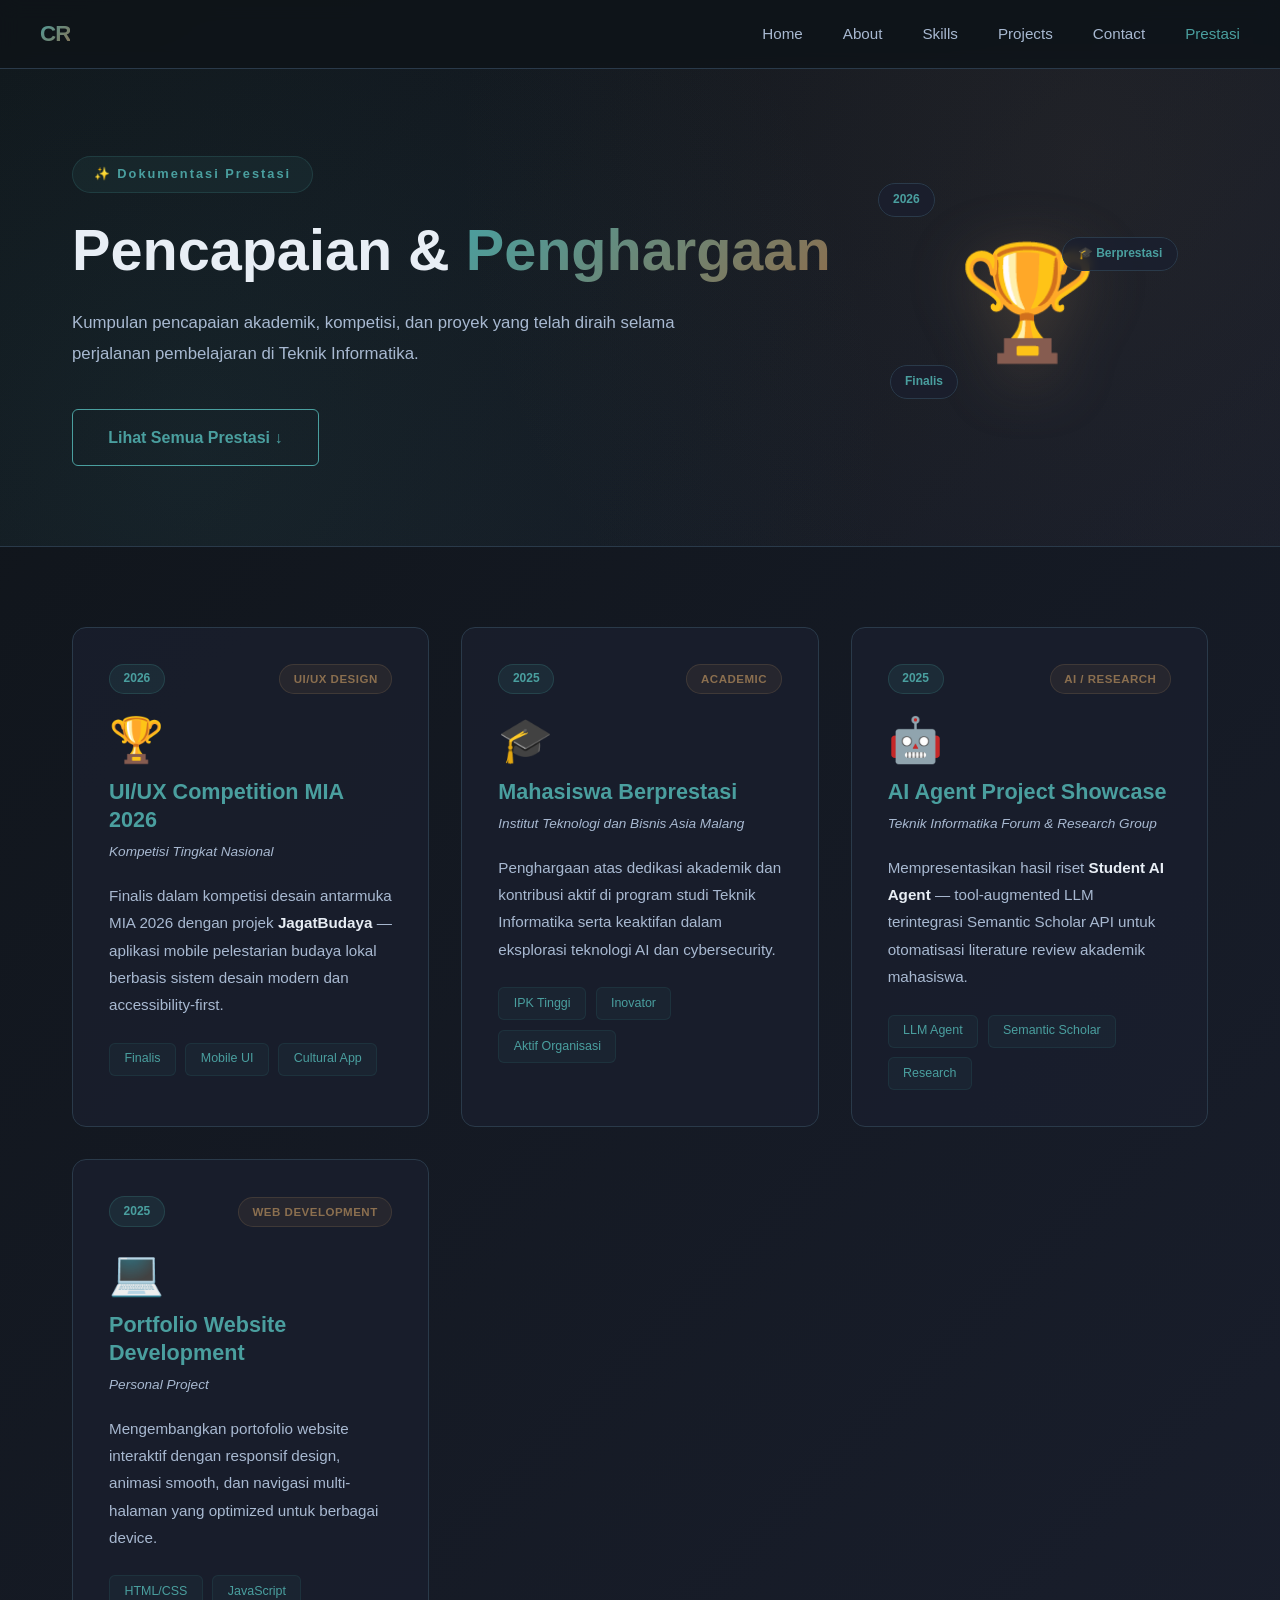
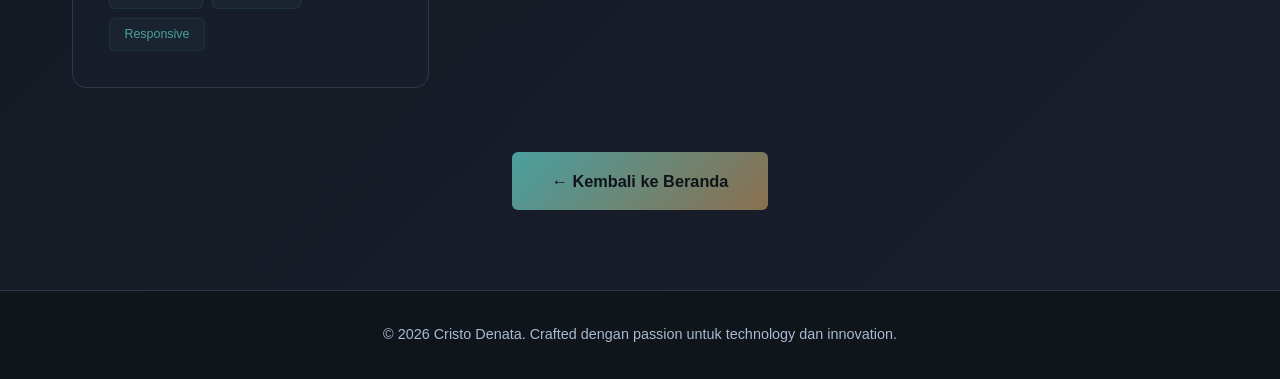
==== achievements.html @ 56e8436b "Menambahkan navbar atau fitur prestasi" ====
<!DOCTYPE html>
<html lang="id">
<head>
    <meta charset="UTF-8">
    <meta name="viewport" content="width=device-width, initial-scale=1.0">
    <title>Prestasi & Pencapaian - Cristo Denata</title>
    <link rel="stylesheet" href="style.css">
</head>
<body class="achievements-page">
    <!-- Navigasi -->
    <nav class="navbar">
        <div class="nav-container">
            <div class="logo"><a href="index.html" style="text-decoration: none; color: inherit;">CR</a></div>
            <ul class="nav-links">
                <li><a href="index.html" class="nav-link">Home</a></li>
                <li><a href="index.html#about" class="nav-link">About</a></li>
                <li><a href="index.html#skills" class="nav-link">Skills</a></li>
                <li><a href="index.html#projects" class="nav-link">Projects</a></li>
                <li><a href="index.html#contact" class="nav-link">Contact</a></li>
                <li><a href="achievements.html" class="nav-link active">Prestasi</a></li>
            </ul>
        </div>
    </nav>

    <!-- Hero Header -->
    <section class="achievements-hero">
        <div class="container">
            <div class="hero-content">
                <span class="page-label">✨ Dokumentasi Prestasi</span>
                <h1>Pencapaian & <span class="gradient-text">Penghargaan</span></h1>
                <p>Kumpulan pencapaian akademik, kompetisi, dan proyek yang telah diraih selama perjalanan pembelajaran di Teknik Informatika.</p>
                <a href="#achievements-list" class="btn btn-secondary">Lihat Semua Prestasi ↓</a>
            </div>
            <div class="hero-visual">
                <div class="trophy-icon">🏆</div>
                <div class="floating-badge badge-1">2026</div>
                <div class="floating-badge badge-2">Finalis</div>
                <div class="floating-badge badge-3">🎓 Berprestasi</div>
            </div>
        </div>
    </section>

    <!-- Achievements List -->
    <section class="achievements-list" id="achievements-list">
        <div class="container">
            <div class="achievements-grid">
                
                <article class="achievement-card">
                    <div class="card-top">
                        <div class="card-badge">2026</div>
                        <div class="card-category">UI/UX Design</div>
                    </div>
                    <div class="card-icon">🏆</div>
                    <h2>UI/UX Competition MIA 2026</h2>
                    <p class="card-org">Kompetisi Tingkat Nasional</p>
                    <p class="card-desc">
                        Finalis dalam kompetisi desain antarmuka MIA 2026 dengan projek <strong>JagatBudaya</strong> — aplikasi mobile pelestarian budaya lokal berbasis sistem desain modern dan accessibility-first.
                    </p>
                    <div class="card-tags">
                        <span>Finalis</span>
                        <span>Mobile UI</span>
                        <span>Cultural App</span>
                    </div>
                </article>

                <article class="achievement-card">
                    <div class="card-top">
                        <div class="card-badge">2025</div>
                        <div class="card-category">Academic</div>
                    </div>
                    <div class="card-icon">🎓</div>
                    <h2>Mahasiswa Berprestasi</h2>
                    <p class="card-org">Institut Teknologi dan Bisnis Asia Malang</p>
                    <p class="card-desc">
                        Penghargaan atas dedikasi akademik dan kontribusi aktif di program studi Teknik Informatika serta keaktifan dalam eksplorasi teknologi AI dan cybersecurity.
                    </p>
                    <div class="card-tags">
                        <span>IPK Tinggi</span>
                        <span>Inovator</span>
                        <span>Aktif Organisasi</span>
                    </div>
                </article>

                <article class="achievement-card">
                    <div class="card-top">
                        <div class="card-badge">2025</div>
                        <div class="card-category">AI / Research</div>
                    </div>
                    <div class="card-icon">🤖</div>
                    <h2>AI Agent Project Showcase</h2>
                    <p class="card-org">Teknik Informatika Forum & Research Group</p>
                    <p class="card-desc">
                        Mempresentasikan hasil riset <strong>Student AI Agent</strong> — tool-augmented LLM terintegrasi Semantic Scholar API untuk otomatisasi literature review akademik mahasiswa.
                    </p>
                    <div class="card-tags">
                        <span>LLM Agent</span>
                        <span>Semantic Scholar</span>
                        <span>Research</span>
                    </div>
                </article>

                <article class="achievement-card">
                    <div class="card-top">
                        <div class="card-badge">2025</div>
                        <div class="card-category">Web Development</div>
                    </div>
                    <div class="card-icon">💻</div>
                    <h2>Portfolio Website Development</h2>
                    <p class="card-org">Personal Project</p>
                    <p class="card-desc">
                        Mengembangkan portofolio website interaktif dengan responsif design, animasi smooth, dan navigasi multi-halaman yang optimized untuk berbagai device.
                    </p>
                    <div class="card-tags">
                        <span>HTML/CSS</span>
                        <span>JavaScript</span>
                        <span>Responsive</span>
                    </div>
                </article>

            </div>

            <div class="back-home">
                <a href="index.html" class="btn btn-primary">← Kembali ke Beranda</a>
            </div>
        </div>
    </section>

    <!-- Footer -->
    <footer class="footer">
        <p>&copy; 2026 Cristo Denata. Crafted dengan passion untuk technology dan innovation.</p>
    </footer>
</body>
</html>
---- style.css ----
* {
    margin: 0;
    padding: 0;
    box-sizing: border-box;
}

:root {
    --primary: #0f1419;
    --secondary: #1a1f2e;
    --accent: #3a7f7f;
    --accent-light: #4a9f9f;
    --accent-alt: #8b6f4f;
    --text: #e8eef5;
    --text-muted: #a8b9d1;
    --border: #2a3a4a;
    --bg-gradient: linear-gradient(135deg, #0f1419 0%, #1a1f2e 100%);
}

html {
    scroll-behavior: smooth;
}

body {
    font-family: -apple-system, BlinkMacSystemFont, 'Segoe UI', Roboto, Oxygen, Ubuntu, Cantarell, sans-serif;
    background: var(--bg-gradient);
    color: var(--text);
    line-height: 1.6;
    overflow-x: hidden;
}

/* Navigation */
.navbar {
    position: fixed;
    top: 0;
    width: 100%;
    z-index: 1000;
    background: rgba(15, 20, 25, 0.85);
    backdrop-filter: blur(10px);
    border-bottom: 1px solid var(--border);
    padding: 1rem 2rem;
}

.nav-container {
    max-width: 1200px;
    margin: 0 auto;
    display: flex;
    justify-content: space-between;
    align-items: center;
}

.logo {
    font-size: 1.4rem;
    font-weight: 800;
    background: linear-gradient(135deg, var(--accent-light), var(--accent-alt));
    -webkit-background-clip: text;
    -webkit-text-fill-color: transparent;
    background-clip: text;
    letter-spacing: -1px;
}

.nav-links {
    display: flex;
    gap: 2.5rem;
    list-style: none;
}

.nav-link {
    color: var(--text-muted);
    text-decoration: none;
    font-size: 0.95rem;
    font-weight: 500;
    transition: all 0.3s ease;
    position: relative;
}

.nav-link:hover,
.nav-link.active {
    color: var(--accent-light);
}

.nav-link::after {
    content: '';
    position: absolute;
    bottom: -5px;
    left: 0;
    width: 0;
    height: 2px;
    background: var(--accent-light);
    transition: width 0.3s ease;
}

.nav-link:hover::after {
    width: 100%;
}

/* Hero Section */
.hero {
    margin-top: 60px;
    min-height: 100vh;
    display: flex;
    flex-direction: column;
    align-items: center;
    justify-content: center;
    padding: 4rem 2rem;
    position: relative;
    overflow: hidden;
}

.hero::before {
    content: '';
    position: absolute;
    top: -40%;
    right: -10%;
    width: 700px;
    height: 700px;
    background: radial-gradient(circle, rgba(58, 127, 127, 0.08) 0%, transparent 70%);
    border-radius: 50%;
    animation: float 25s infinite ease-in-out;
}

.hero::after {
    content: '';
    position: absolute;
    bottom: -20%;
    left: -15%;
    width: 600px;
    height: 600px;
    background: radial-gradient(circle, rgba(139, 111, 79, 0.05) 0%, transparent 70%);
    border-radius: 50%;
    animation: float 30s infinite ease-in-out reverse;
}

@keyframes float {
    0%, 100% { transform: translateY(0px); }
    50% { transform: translateY(30px); }
}

/* New Animations */
@keyframes slideInUp {
    from {
        opacity: 0;
        transform: translateY(30px);
    }
    to {
        opacity: 1;
        transform: translateY(0);
    }
}

@keyframes slideInDown {
    from {
        opacity: 0;
        transform: translateY(-30px);
    }
    to {
        opacity: 1;
        transform: translateY(0);
    }
}

@keyframes slideInLeft {
    from {
        opacity: 0;
        transform: translateX(-30px);
    }
    to {
        opacity: 1;
        transform: translateX(0);
    }
}

@keyframes slideInRight {
    from {
        opacity: 0;
        transform: translateX(30px);
    }
    to {
        opacity: 1;
        transform: translateX(0);
    }
}

@keyframes pulse {
    0%, 100% {
        opacity: 1;
    }
    50% {
        opacity: 0.5;
    }
}

@keyframes glow {
    0%, 100% {
        box-shadow: 0 0 10px rgba(58, 127, 127, 0.3);
    }
    50% {
        box-shadow: 0 0 25px rgba(58, 127, 127, 0.6);
    }
}

@keyframes rotate {
    from {
        transform: rotate(0deg);
    }
    to {
        transform: rotate(360deg);
    }
}

@keyframes shimmer {
    0% {
        background-position: -1000px 0;
    }
    100% {
        background-position: 1000px 0;
    }
}

@keyframes flicker {
    0%, 19%, 21%, 23%, 25%, 54%, 56%, 100% {
        text-shadow: 0 0 10px rgba(74, 159, 159, 0.5);
    }
    20%, 24%, 55% {
        text-shadow: none;
    }
}

@keyframes scaleUp {
    from {
        transform: scale(0.8);
        opacity: 0;
    }
    to {
        transform: scale(1);
        opacity: 1;
    }
}

@keyframes moveX {
    0%, 100% {
        transform: translateX(0);
    }
    50% {
        transform: translateX(10px);
    }
}

.hero-content {
    position: relative;
    z-index: 10;
    display: grid;
    grid-template-columns: 1fr 1fr;
    gap: 4rem;
    align-items: center;
    max-width: 1200px;
    width: 100%;
}

.hero-text h1 {
    font-size: clamp(2.5rem, 6vw, 4rem);
    line-height: 1.2;
    margin-bottom: 1.5rem;
    color: var(--text);
    font-weight: 800;
    animation: slideInLeft 0.8s ease-out;
}

.gradient-text {
    background: linear-gradient(135deg, var(--accent-light), var(--accent-alt));
    -webkit-background-clip: text;
    -webkit-text-fill-color: transparent;
    background-clip: text;
    animation: flicker 3s infinite;
}

.hero-text > p {
    font-size: 1.1rem;
    color: var(--text-muted);
    margin-bottom: 2rem;
    line-height: 1.8;
    animation: slideInLeft 0.8s ease-out 0.2s backwards;
}

.cta-buttons {
    display: flex;
    gap: 1.5rem;
    flex-wrap: wrap;
    animation: slideInUp 0.8s ease-out 0.4s backwards;
}

.btn {
    padding: 0.9rem 2.2rem;
    border: none;
    border-radius: 6px;
    font-size: 1rem;
    font-weight: 600;
    cursor: pointer;
    text-decoration: none;
    transition: all 0.3s ease;
    display: inline-flex;
    align-items: center;
    gap: 0.5rem;
}

.btn-primary {
    background: linear-gradient(135deg, var(--accent-light), var(--accent-alt));
    color: var(--primary);
    border: none;
    position: relative;
    overflow: hidden;
}

.btn-primary:hover {
    transform: translateY(-3px);
    box-shadow: 0 15px 40px rgba(58, 127, 127, 0.25);
    animation: glow 2s infinite;
}

.btn-primary::after {
    content: '';
    position: absolute;
    top: 0;
    left: -100%;
    width: 100%;
    height: 100%;
    background: linear-gradient(90deg, transparent, rgba(255, 255, 255, 0.2), transparent);
    transition: left 0.6s ease;
}

.btn-primary:hover::after {
    left: 100%;
}

.btn-secondary {
    background: transparent;
    color: var(--accent-light);
    border: 1.5px solid var(--accent-light);
}

.btn-secondary:hover {
    background: rgba(58, 127, 127, 0.1);
    transform: translateY(-3px);
    animation: pulse 1.5s infinite;
    border-color: var(--accent-alt);
}

.hero-visual {
    position: relative;
    height: 400px;
    display: flex;
    align-items: center;
    justify-content: center;
}

.floating-card {
    position: absolute;
    background: rgba(26, 31, 46, 0.7);
    border: 1px solid var(--border);
    border-radius: 12px;
    padding: 1.5rem;
    text-align: center;
    backdrop-filter: blur(10px);
    animation: floating 3s ease-in-out infinite;
    transition: all 0.3s ease;
}

.floating-card:hover {
    border-color: var(--accent-light);
    background: rgba(26, 31, 46, 0.9);
}

.card-1 {
    width: 100px;
    top: 20px;
    left: 50%;
    transform: translateX(-50%);
    animation-delay: 0s;
}

.card-2 {
    width: 100px;
    bottom: 40px;
    left: 10%;
    animation-delay: 0.5s;
}

.card-3 {
    width: 100px;
    bottom: 40px;
    right: 10%;
    animation-delay: 1s;
}

@keyframes floating {
    0%, 100% { transform: translateY(0px); }
    50% { transform: translateY(-20px); }
}

.floating-card .icon {
    font-size: 2rem;
    margin-bottom: 0.5rem;
}

.floating-card p {
    font-size: 0.9rem;
    color: var(--text-muted);
}

.scroll-indicator {
    position: absolute;
    bottom: 30px;
    left: 50%;
    transform: translateX(-50%);
    animation: bounce 2s infinite;
    color: var(--accent-light);
}

@keyframes bounce {
    0%, 100% { transform: translateX(-50%) translateY(0); }
    50% { transform: translateX(-50%) translateY(-10px); }
}

.scroll-indicator svg {
    width: 24px;
    height: 24px;
    stroke: currentColor;
    fill: none;
    stroke-width: 2;
}

/* Container */
.container {
    max-width: 1200px;
    margin: 0 auto;
    padding: 0 2rem;
}

section {
    padding: 6rem 2rem;
}

.section-title {
    font-size: clamp(2rem, 5vw, 3rem);
    text-align: center;
    margin-bottom: 4rem;
    position: relative;
    font-weight: 800;
    animation: scaleUp 0.8s ease-out;
}

.section-title::after {
    content: '';
    position: absolute;
    bottom: -15px;
    left: 50%;
    transform: translateX(-50%);
    width: 80px;
    height: 3px;
    background: linear-gradient(90deg, transparent, var(--accent-light), transparent);
    border-radius: 2px;
    animation: moveX 2s infinite ease-in-out;
}

/* About Section */
.about {
    background: rgba(26, 31, 46, 0.3);
}

.about-grid {
    display: grid;
    grid-template-columns: 1fr 1fr;
    gap: 4rem;
    align-items: center;
}

.about-image {
    display: flex;
    justify-content: center;
    align-items: center;
}

.profile-photo {
    width: 100%;
    max-width: 300px;
    height: 300px;
    object-fit: cover;
    border-radius: 15px;
    filter: drop-shadow(0 10px 40px rgba(58, 127, 127, 0.2));
    transition: transform 0.3s ease, filter 0.3s ease;
}

.profile-photo:hover {
    transform: scale(1.02);
    filter: drop-shadow(0 15px 50px rgba(58, 127, 127, 0.3));
}

@media (max-width: 768px) {
    .profile-photo {
        max-width: 250px;
        height: 250px;
    }
}

.about-text h3 {
    font-size: 2rem;
    margin-bottom: 1.5rem;
    color: var(--accent-light);
}

.about-text p {
    color: var(--text-muted);
    margin-bottom: 1.5rem;
    line-height: 1.8;
}

.about-highlight {
    background: rgba(58, 127, 127, 0.08);
    border-left: 3px solid var(--accent-light);
    padding: 1.5rem;
    border-radius: 6px;
    margin: 2rem 0;
}

.about-highlight strong {
    color: var(--accent-light);
}

.about-stats {
    display: grid;
    grid-template-columns: repeat(3, 1fr);
    gap: 2rem;
    margin-top: 3rem;
}

.stat {
    text-align: center;
}

.stat h4 {
    font-size: 2rem;
    color: var(--accent-light);
    margin-bottom: 0.5rem;
}

.stat p {
    color: var(--text-muted);
    font-size: 0.95rem;
}

/* Skills Section */
.skills {
    background: linear-gradient(135deg, rgba(15, 20, 25, 0.5), rgba(26, 31, 46, 0.3));
}

.skills-grid {
    display: grid;
    grid-template-columns: repeat(auto-fit, minmax(280px, 1fr));
    gap: 2rem;
}

.skill-card {
    background: rgba(26, 31, 46, 0.8);
    border: 1px solid var(--border);
    padding: 2.5rem 2rem;
    border-radius: 10px;
    transition: all 0.3s ease;
    text-align: center;
}

.skill-card:hover {
    border-color: var(--accent-light);
    background: rgba(26, 31, 46, 0.95);
    transform: translateY(-8px);
    box-shadow: 0 15px 40px rgba(58, 127, 127, 0.12);
}

.skill-icon {
    width: 70px;
    height: 70px;
    margin: 0 auto 1.5rem;
    display: flex;
    align-items: center;
    justify-content: center;
    color: var(--accent-light);
}

.skill-icon svg {
    width: 100%;
    height: 100%;
    transition: transform 0.5s ease;
}

.skill-card:hover .skill-icon svg {
    transform: scale(1.2) rotate(10deg);
    animation: pulse 1s infinite;
}

.skill-card h3 {
    font-size: 1.3rem;
    margin-bottom: 1.5rem;
    color: var(--text);
}

.skill-tags {
    display: flex;
    flex-wrap: wrap;
    gap: 0.7rem;
    justify-content: center;
}

.skill-tags span {
    background: rgba(58, 127, 127, 0.1);
    color: var(--text-muted);
    padding: 0.5rem 1rem;
    border-radius: 20px;
    font-size: 0.85rem;
    border: 1px solid rgba(58, 127, 127, 0.2);
    transition: all 0.3s ease;
}

.skill-tags span:hover {
    background: rgba(58, 127, 127, 0.2);
    color: var(--accent-light);
}

/* Projects Section */
.projects {
    background: rgba(26, 31, 46, 0.3);
}

.projects-grid {
    display: grid;
    grid-template-columns: repeat(auto-fit, minmax(320px, 1fr));
    gap: 2.5rem;
}

.project-card {
    background: rgba(26, 31, 46, 0.8);
    border: 1px solid var(--border);
    border-radius: 10px;
    overflow: hidden;
    transition: all 0.3s ease;
    display: flex;
    flex-direction: column;
}

.project-card:hover {
    border-color: var(--accent-light);
    transform: translateY(-10px);
    box-shadow: 0 20px 50px rgba(58, 127, 127, 0.15);
    animation: scaleUp 0.4s ease-out;
}

.project-image {
    width: 100%;
    height: 200px;
    overflow: hidden;
    background: rgba(15, 20, 25, 0.5);
}

.project-illustration {
    width: 100%;
    height: 100%;
    object-fit: cover;
    transition: transform 0.5s ease;
}

.project-card:hover .project-illustration {
    transform: scale(1.05);
}

.project-content {
    padding: 2rem;
    flex-grow: 1;
    display: flex;
    flex-direction: column;
}

.project-content h3 {
    font-size: 1.4rem;
    margin-bottom: 1rem;
    color: var(--accent-light);
}

.project-content p {
    color: var(--text-muted);
    margin-bottom: 1.5rem;
    flex-grow: 1;
}

.project-tech {
    display: flex;
    flex-wrap: wrap;
    gap: 0.6rem;
    margin-bottom: 1.5rem;
}

.project-tech span {
    background: rgba(58, 127, 127, 0.1);
    color: var(--text-muted);
    padding: 0.4rem 0.9rem;
    border-radius: 4px;
    font-size: 0.8rem;
    border: 1px solid rgba(58, 127, 127, 0.2);
}

.project-link {
    display: inline-flex;
    align-items: center;
    color: var(--accent-light);
    text-decoration: none;
    font-weight: 600;
    transition: all 0.3s ease;
    width: fit-content;
}

.project-link:hover {
    gap: 0.7rem;
    transform: translateX(5px);
    text-shadow: 0 0 10px rgba(74, 159, 159, 0.5);
}

/* ============================================================
   HALAMAN PRESTASI (achievements.html) — scoped, terpisah dari beranda
   ============================================================ */

body.achievements-page {
    background: var(--bg-gradient);
}

/* --- Hero halaman prestasi --- */
.achievements-hero {
    margin-top: 60px;
    padding: 6rem 2rem 5rem;
    position: relative;
    overflow: hidden;
    background:
        radial-gradient(circle at 85% 20%, rgba(139, 111, 79, 0.10) 0%, transparent 55%),
        radial-gradient(circle at 15% 80%, rgba(58, 127, 127, 0.12) 0%, transparent 60%),
        linear-gradient(135deg, rgba(15, 20, 25, 0.9), rgba(26, 31, 46, 0.6));
    border-bottom: 1px solid var(--border);
}

body.achievements-page .hero-content {
    display: block;
    max-width: 760px;
}

.page-label {
    display: inline-block;
    background: rgba(58, 127, 127, 0.1);
    color: var(--accent-light);
    padding: 0.45rem 1.3rem;
    border-radius: 30px;
    font-size: 0.8rem;
    font-weight: 600;
    letter-spacing: 2px;
    margin-bottom: 1.5rem;
    border: 1px solid rgba(58, 127, 127, 0.25);
    animation: slideInUp 0.8s ease-out;
}

.achievements-hero h1 {
    font-size: clamp(2.2rem, 5.5vw, 3.6rem);
    line-height: 1.15;
    font-weight: 800;
    margin-bottom: 1.5rem;
    animation: slideInLeft 0.8s ease-out;
}

.achievements-hero p {
    color: var(--text-muted);
    font-size: 1.05rem;
    line-height: 1.85;
    max-width: 640px;
    margin-bottom: 2.5rem;
    animation: slideInLeft 0.8s ease-out 0.15s backwards;
}

/* --- Visual dekoratif (trofi + badge melayang) --- */
body.achievements-page .hero-visual {
    position: absolute;
    top: 50%;
    right: 8%;
    transform: translateY(-50%);
    display: flex;
    align-items: center;
    justify-content: center;
    width: 300px;
    height: 300px;
    pointer-events: none;
}

.trophy-icon {
    font-size: 7rem;
    filter: drop-shadow(0 12px 30px rgba(139, 111, 79, 0.35));
    animation: float 5s ease-in-out infinite;
}

.floating-badge {
    position: absolute;
    background: rgba(26, 31, 46, 0.85);
    border: 1px solid var(--border);
    color: var(--accent-light);
    font-size: 0.75rem;
    font-weight: 600;
    padding: 0.4rem 0.9rem;
    border-radius: 20px;
    white-space: nowrap;
    backdrop-filter: blur(6px);
}

.floating-badge.badge-1 {
    top: 10%;
    left: 0;
    animation: float 4s ease-in-out infinite;
}

.floating-badge.badge-2 {
    bottom: 18%;
    left: 4%;
    animation: float 5.5s ease-in-out infinite 0.6s;
}

.floating-badge.badge-3 {
    top: 28%;
    right: 0;
    animation: float 4.8s ease-in-out infinite 1.2s;
}

/* --- Daftar prestasi --- */
.achievements-list {
    padding: 5rem 2rem;
}

body.achievements-page .achievements-grid {
    display: grid;
    grid-template-columns: repeat(auto-fit, minmax(320px, 1fr));
    gap: 2rem;
}

body.achievements-page .achievement-card {
    position: relative;
    background: rgba(26, 31, 46, 0.8);
    border: 1px solid var(--border);
    border-radius: 14px;
    padding: 2.25rem;
    transition: all 0.35s ease;
    overflow: hidden;
}

body.achievements-page .achievement-card::before {
    content: '';
    position: absolute;
    top: 0;
    left: 0;
    width: 100%;
    height: 3px;
    background: linear-gradient(90deg, var(--accent-light), var(--accent-alt));
    transform: scaleX(0);
    transform-origin: left;
    transition: transform 0.45s ease;
}

body.achievements-page .achievement-card:hover {
    border-color: var(--accent-light);
    background: rgba(26, 31, 46, 0.95);
    transform: translateY(-8px);
    box-shadow: 0 22px 55px rgba(58, 127, 127, 0.16);
}

body.achievements-page .achievement-card:hover::before {
    transform: scaleX(1);
}

.card-top {
    display: flex;
    align-items: center;
    justify-content: space-between;
    gap: 0.75rem;
    margin-bottom: 1.5rem;
}

.card-badge {
    background: rgba(58, 127, 127, 0.15);
    color: var(--accent-light);
    font-size: 0.75rem;
    font-weight: 700;
    padding: 0.3rem 0.85rem;
    border-radius: 20px;
    border: 1px solid rgba(58, 127, 127, 0.3);
}

.card-category {
    background: rgba(139, 111, 79, 0.12);
    color: var(--accent-alt);
    font-size: 0.72rem;
    font-weight: 600;
    letter-spacing: 0.5px;
    text-transform: uppercase;
    padding: 0.3rem 0.85rem;
    border-radius: 20px;
    border: 1px solid rgba(139, 111, 79, 0.25);
}

body.achievements-page .card-icon {
    font-size: 2.75rem;
    line-height: 1;
    margin-bottom: 1rem;
    display: inline-block;
    transition: transform 0.4s ease;
}

body.achievements-page .achievement-card:hover .card-icon {
    transform: scale(1.12) rotate(-6deg);
}

.achievement-card h2 {
    font-size: 1.35rem;
    color: var(--accent-light);
    margin-bottom: 0.4rem;
    line-height: 1.3;
}

.card-org {
    color: var(--text-muted);
    font-size: 0.85rem;
    font-style: italic;
    margin-bottom: 1.2rem;
}

.card-desc {
    color: var(--text-muted);
    font-size: 0.95rem;
    line-height: 1.8;
    margin-bottom: 1.5rem;
}

.card-desc strong {
    color: var(--text);
    font-weight: 600;
}

.card-tags {
    display: flex;
    flex-wrap: wrap;
    gap: 0.6rem;
}

.card-tags span {
    background: rgba(58, 127, 127, 0.08);
    color: var(--accent-light);
    font-size: 0.78rem;
    padding: 0.35rem 0.9rem;
    border-radius: 6px;
    border: 1px solid rgba(58, 127, 127, 0.15);
    transition: all 0.3s ease;
}

.card-tags span:hover {
    background: rgba(58, 127, 127, 0.16);
    border-color: rgba(58, 127, 127, 0.35);
}

/* --- Tombol kembali --- */
.back-home {
    text-align: center;
    margin-top: 4rem;
    animation: slideInUp 0.8s ease-out 0.25s backwards;
}

.back-home .btn {
    padding: 1rem 2.5rem;
    font-size: 1.02rem;
}

@media (max-width: 900px) {
    body.achievements-page .hero-visual {
        display: none;
    }
}

@media (max-width: 768px) {
    .achievements-hero {
        padding: 4rem 1.5rem 3.5rem;
    }

    .achievements-list {
        padding: 3.5rem 1.5rem;
    }

    body.achievements-page .achievements-grid {
        grid-template-columns: 1fr;
    }
}

/* Contact Section */
.contact {
    background: linear-gradient(135deg, rgba(58, 127, 127, 0.05), rgba(139, 111, 79, 0.03));
    text-align: center;
}

.contact-content {
    max-width: 600px;
    margin: 0 auto;
}

.contact-content > p {
    color: var(--text-muted);
    font-size: 1.1rem;
    margin-bottom: 3rem;
    line-height: 1.8;
}

.contact-methods {
    display: flex;
    gap: 2rem;
    justify-content: center;
    flex-wrap: wrap;
    margin-bottom: 3rem;
}

.contact-card {
    display: flex;
    flex-direction: column;
    align-items: center;
    gap: 1rem;
    padding: 1.5rem 2rem;
    background: rgba(26, 31, 46, 0.8);
    border: 1px solid var(--border);
    border-radius: 8px;
    text-decoration: none;
    color: var(--text-muted);
    transition: all 0.3s ease;
    min-width: 130px;
}

.contact-card:hover {
    border-color: var(--accent-light);
    background: rgba(26, 31, 46, 0.95);
    color: var(--accent-light);
    transform: translateY(-5px);
    animation: glow 2s infinite;
}

.contact-icon {
    font-size: 2rem;
}

/* Footer */
.footer {
    background: rgba(15, 20, 25, 0.9);
    border-top: 1px solid var(--border);
    padding: 2rem;
    text-align: center;
    color: var(--text-muted);
    font-size: 0.9rem;
}

/* Responsive */
@media (max-width: 768px) {
    .navbar {
        padding: 0.8rem 1.5rem;
    }

    .nav-links {
        gap: 1.5rem;
    }

    .nav-link {
        font-size: 0.85rem;
    }

    .hero {
        margin-top: 50px;
        padding: 2rem 1.5rem;
    }

    .hero-content {
        grid-template-columns: 1fr;
        gap: 2rem;
    }

    .hero-visual {
        height: 300px;
    }

    .cta-buttons {
        gap: 1rem;
    }

    .btn {
        padding: 0.8rem 1.8rem;
        font-size: 0.95rem;
    }

    section {
        padding: 4rem 1.5rem;
    }

    .about-grid {
        grid-template-columns: 1fr;
        gap: 2rem;
    }

    .about-stats {
        grid-template-columns: repeat(3, 1fr);
        gap: 1rem;
    }

    .stat h4 {
        font-size: 1.5rem;
    }

    .skills-grid {
        grid-template-columns: 1fr;
    }

    .projects-grid {
        grid-template-columns: 1fr;
    }

    .contact-methods {
        flex-direction: column;
        gap: 1rem;
    }

    .contact-card {
        width: 100%;
    }
}
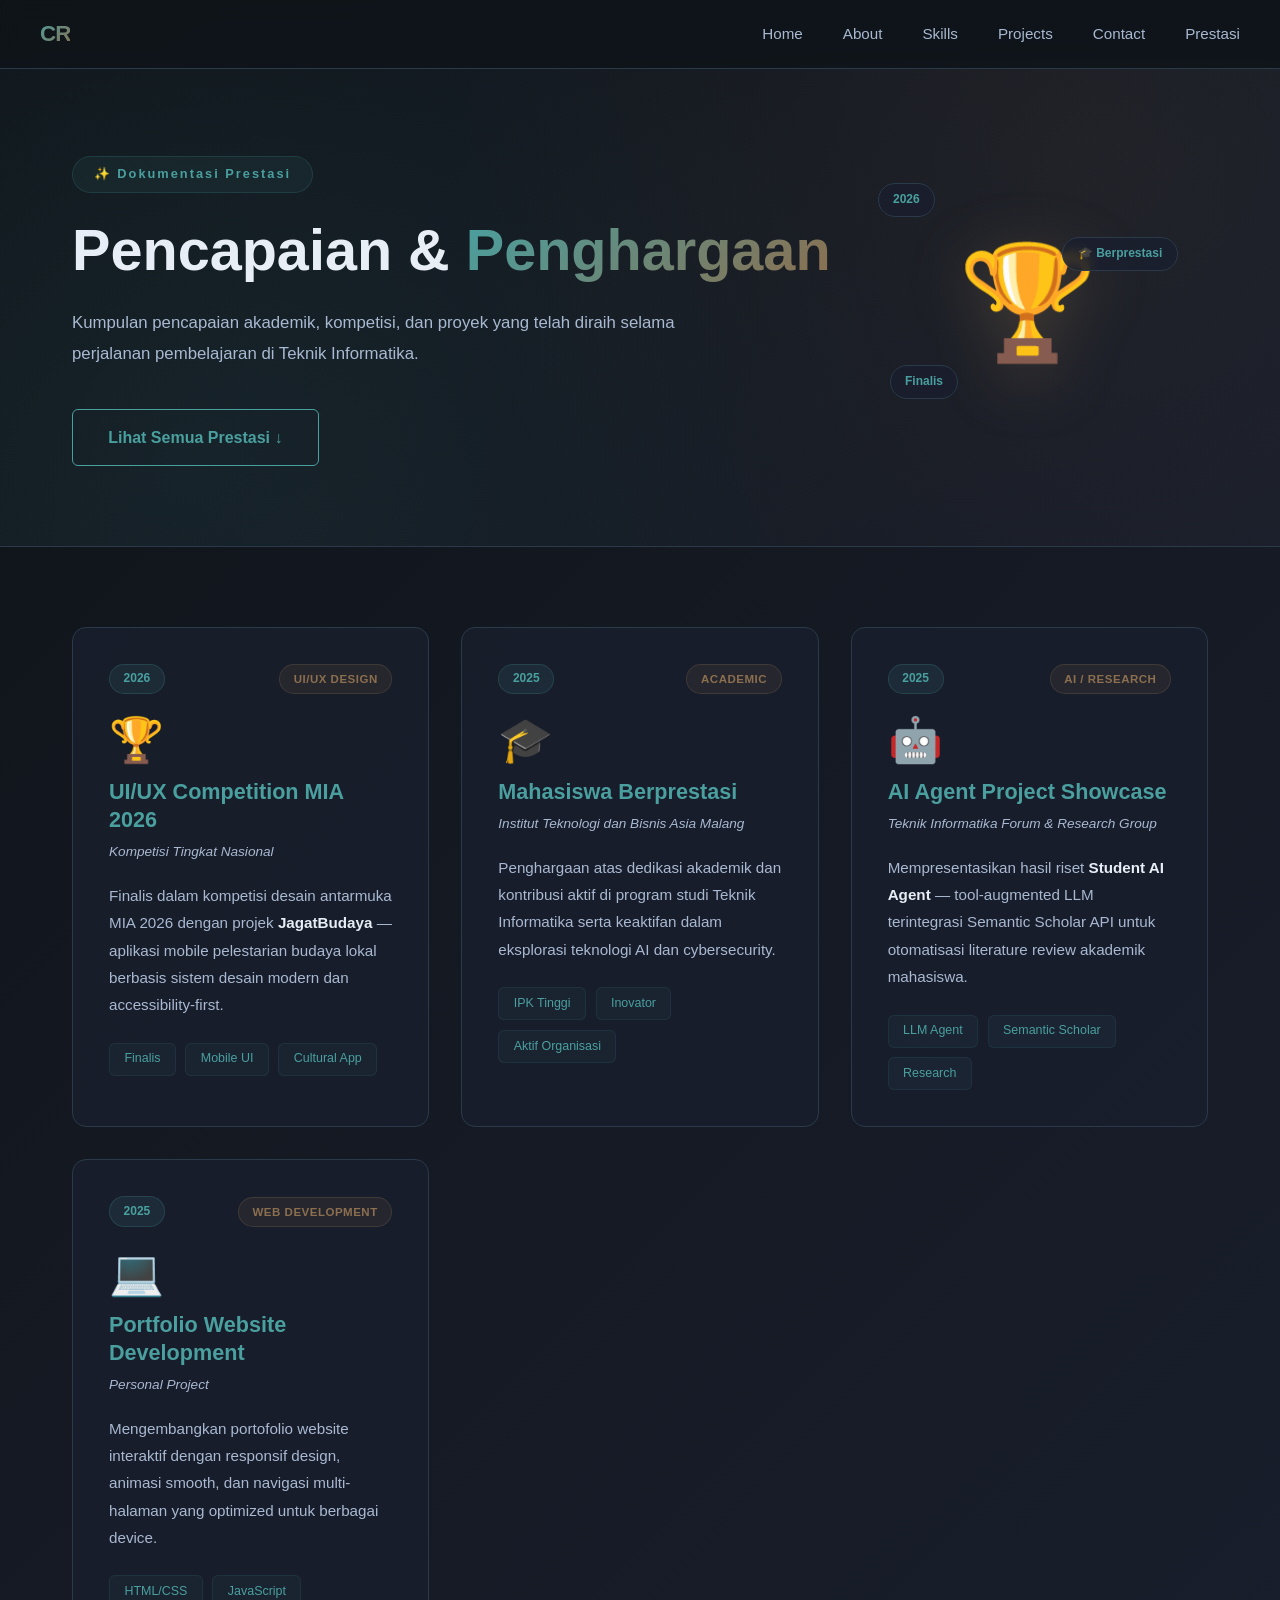
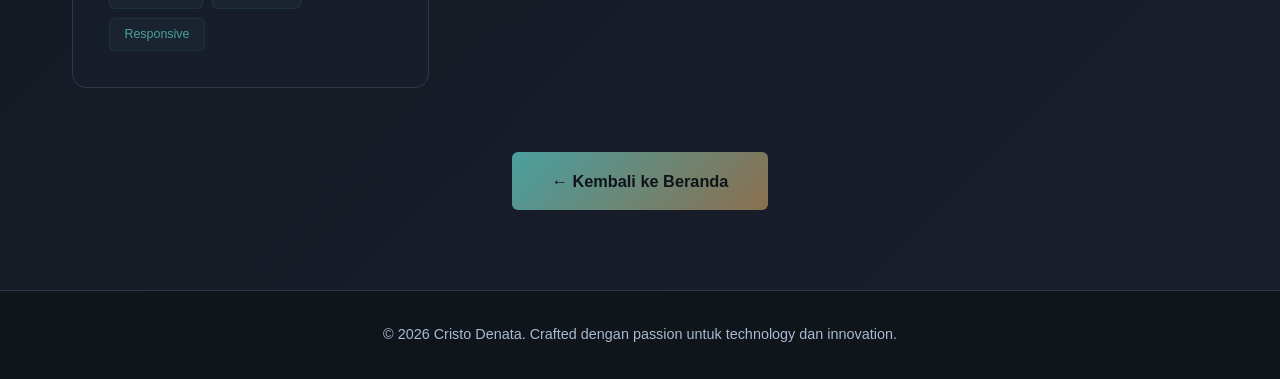
==== commit f6373509: "memperbaiki navbar di tampilan HP" ====
--- a/achievements.html
+++ b/achievements.html
@@ -19,6 +19,11 @@
                 <li><a href="index.html#contact" class="nav-link">Contact</a></li>
                 <li><a href="achievements.html" class="nav-link active">Prestasi</a></li>
             </ul>
+            <button class="hamburger" aria-label="Buka menu navigasi" aria-expanded="false">
+                <span class="hamburger-line"></span>
+                <span class="hamburger-line"></span>
+                <span class="hamburger-line"></span>
+            </button>
         </div>
     </nav>
 
@@ -129,5 +134,7 @@
     <footer class="footer">
         <p>&copy; 2026 Cristo Denata. Crafted dengan passion untuk technology dan innovation.</p>
     </footer>
+
+    <script src="script.js"></script>
 </body>
 </html>
--- a/style.css
+++ b/style.css
@@ -91,6 +91,61 @@
 
 .nav-link:hover::after {
     width: 100%;
+}
+
+/* Hamburger */
+.hamburger {
+    display: none;
+    flex-direction: column;
+    justify-content: center;
+    gap: 5px;
+    background: none;
+    border: none;
+    cursor: pointer;
+    padding: 6px;
+    z-index: 1100;
+}
+
+.hamburger-line {
+    display: block;
+    width: 26px;
+    height: 3px;
+    background-color: var(--text-muted);
+    border-radius: 3px;
+    transition: all 0.28s ease;
+    transform-origin: center;
+}
+
+.nav-links.open {
+    display: flex;
+    flex-direction: column;
+    position: absolute;
+    top: 100%;
+    left: 0;
+    right: 0;
+    background: rgba(15, 20, 25, 0.96);
+    backdrop-filter: blur(12px);
+    border-bottom: 1px solid var(--border);
+    padding: 1rem 0;
+    gap: 0;
+}
+
+.nav-links.open .nav-link {
+    padding: 0.9rem 2rem;
+    border-top: 1px dashed rgba(168, 185, 209, 0.15);
+}
+
+.hamburger.active .hamburger-line:nth-child(1) {
+    transform: translateY(8px) rotate(45deg);
+}
+
+.hamburger.active .hamburger-line:nth-child(2) {
+    opacity: 0;
+    transform: scaleX(0);
+}
+
+.hamburger.active .hamburger-line:nth-child(3) {
+    transform: translateY(-8px) rotate(-45deg);
 }
 
 /* Hero Section */
@@ -1063,12 +1118,20 @@
         padding: 0.8rem 1.5rem;
     }
 
+    .hamburger {
+        display: flex;
+    }
+
     .nav-links {
-        gap: 1.5rem;
+        display: none;
+    }
+
+    .nav-links.open {
+        display: flex;
     }
 
     .nav-link {
-        font-size: 0.85rem;
+        font-size: 0.95rem;
     }
 
     .hero {
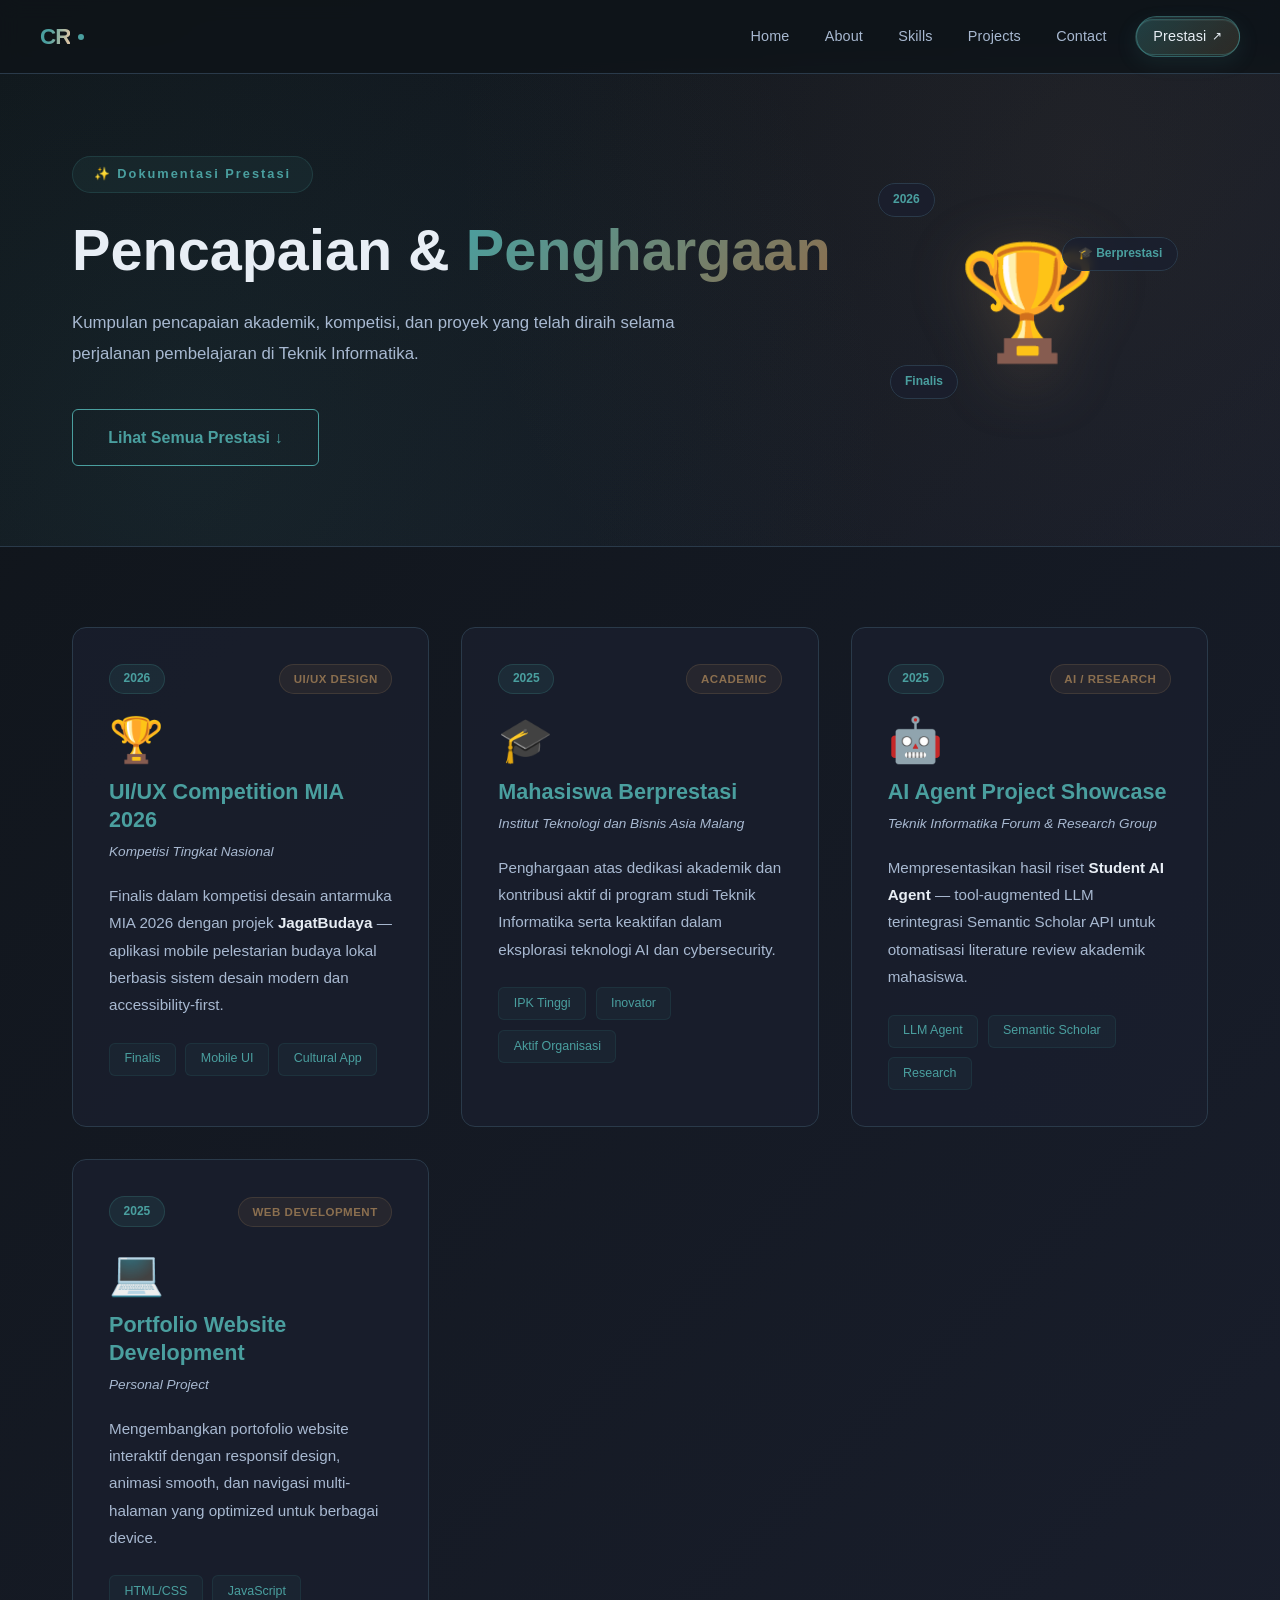
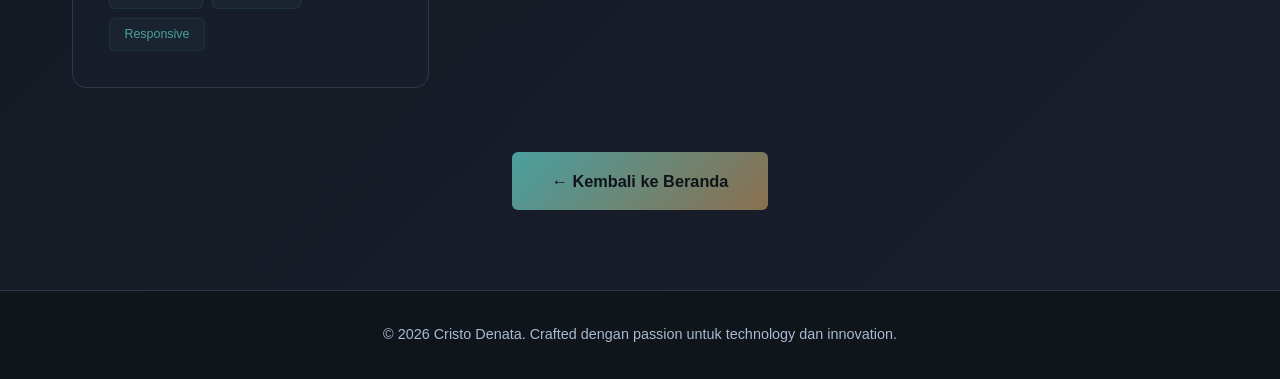
==== commit 5ece4921: "memperbarui navigasi supaya lebih hidup" ====
--- a/achievements.html
+++ b/achievements.html
@@ -10,22 +10,49 @@
     <!-- Navigasi -->
     <nav class="navbar">
         <div class="nav-container">
-            <div class="logo"><a href="index.html" style="text-decoration: none; color: inherit;">CR</a></div>
+            <a href="index.html" class="logo" aria-label="Cristo Denata — beranda">
+                <span class="logo-text">CR</span>
+                <span class="logo-dot" aria-hidden="true"></span>
+            </a>
             <ul class="nav-links">
+                <li class="nav-indicator" aria-hidden="true"></li>
                 <li><a href="index.html" class="nav-link">Home</a></li>
                 <li><a href="index.html#about" class="nav-link">About</a></li>
                 <li><a href="index.html#skills" class="nav-link">Skills</a></li>
                 <li><a href="index.html#projects" class="nav-link">Projects</a></li>
                 <li><a href="index.html#contact" class="nav-link">Contact</a></li>
-                <li><a href="achievements.html" class="nav-link active">Prestasi</a></li>
+                <li><a href="achievements.html" class="nav-link nav-cta active">Prestasi <span class="cta-arrow" aria-hidden="true">↗</span></a></li>
             </ul>
-            <button class="hamburger" aria-label="Buka menu navigasi" aria-expanded="false">
+            <button class="hamburger" aria-label="Buka menu navigasi" aria-expanded="false" aria-controls="mobileMenu">
                 <span class="hamburger-line"></span>
                 <span class="hamburger-line"></span>
                 <span class="hamburger-line"></span>
             </button>
         </div>
     </nav>
+
+    <div class="mobile-menu" id="mobileMenu" aria-hidden="true">
+        <span class="mobile-menu-mark" aria-hidden="true">CR</span>
+        <div class="mobile-menu-inner">
+            <p class="mobile-menu-label"><span class="label-line"></span>Menu</p>
+            <nav class="mobile-nav" aria-label="Navigasi seluler">
+                <a href="index.html" class="mobile-link"><span class="mobile-num">01</span><span class="mobile-text">Home</span><span class="mobile-arrow" aria-hidden="true">↗</span></a>
+                <a href="index.html#about" class="mobile-link"><span class="mobile-num">02</span><span class="mobile-text">About</span><span class="mobile-arrow" aria-hidden="true">↗</span></a>
+                <a href="index.html#skills" class="mobile-link"><span class="mobile-num">03</span><span class="mobile-text">Skills</span><span class="mobile-arrow" aria-hidden="true">↗</span></a>
+                <a href="index.html#projects" class="mobile-link"><span class="mobile-num">04</span><span class="mobile-text">Projects</span><span class="mobile-arrow" aria-hidden="true">↗</span></a>
+                <a href="index.html#contact" class="mobile-link"><span class="mobile-num">05</span><span class="mobile-text">Contact</span><span class="mobile-arrow" aria-hidden="true">↗</span></a>
+                <a href="achievements.html" class="mobile-link active"><span class="mobile-num">06</span><span class="mobile-text">Prestasi</span><span class="mobile-arrow" aria-hidden="true">↗</span></a>
+            </nav>
+            <div class="mobile-menu-foot">
+                <p class="mobile-status"><span class="status-dot" aria-hidden="true"></span>Open for collaboration</p>
+                <a class="mobile-mail" href="mailto:cristodenata1286@gmail.com">cristodenata1286@gmail.com</a>
+                <div class="mobile-socials">
+                    <a href="https://github.com/CristoDenata" target="_blank" rel="noopener">GitHub</a>
+                    <a href="https://www.instagram.com/_denataaa" target="_blank" rel="noopener">Instagram</a>
+                </div>
+            </div>
+        </div>
+    </div>
 
     <!-- Hero Header -->
     <section class="achievements-hero">
--- a/style.css
+++ b/style.css
@@ -49,61 +49,166 @@
 }
 
 .logo {
+    display: inline-flex;
+    align-items: center;
+    gap: 0.45rem;
+    text-decoration: none;
+}
+
+.logo-text {
     font-size: 1.4rem;
     font-weight: 800;
-    background: linear-gradient(135deg, var(--accent-light), var(--accent-alt));
+    background: linear-gradient(100deg, var(--accent-light) 15%, #d9c3a3 45%, var(--accent-light) 75%);
+    background-size: 220% 100%;
     -webkit-background-clip: text;
     -webkit-text-fill-color: transparent;
     background-clip: text;
     letter-spacing: -1px;
+    transition: background-position 0.7s ease;
+}
+
+.logo:hover .logo-text {
+    background-position: 100% 0;
+}
+
+.logo-dot {
+    width: 6px;
+    height: 6px;
+    border-radius: 50%;
+    background: var(--accent-light);
+    box-shadow: 0 0 0 0 rgba(74, 159, 159, 0.5);
+    animation: logo-pulse 2.8s ease-out infinite;
+}
+
+@keyframes logo-pulse {
+    0% { box-shadow: 0 0 0 0 rgba(74, 159, 159, 0.45); }
+    70% { box-shadow: 0 0 0 9px rgba(74, 159, 159, 0); }
+    100% { box-shadow: 0 0 0 0 rgba(74, 159, 159, 0); }
 }
 
 .nav-links {
     display: flex;
-    gap: 2.5rem;
+    align-items: center;
+    gap: 0.3rem;
     list-style: none;
+    position: relative;
 }
 
 .nav-link {
+    display: inline-flex;
+    align-items: center;
+    gap: 0.35rem;
     color: var(--text-muted);
     text-decoration: none;
-    font-size: 0.95rem;
+    font-size: 0.9rem;
     font-weight: 500;
-    transition: all 0.3s ease;
+    letter-spacing: 0.01em;
+    padding: 0.5rem 0.95rem;
+    border-radius: 999px;
     position: relative;
+    z-index: 1;
+    transition: color 0.3s ease, transform 0.3s ease;
 }
 
 .nav-link:hover,
 .nav-link.active {
-    color: var(--accent-light);
+    color: #eafafa;
+}
+
+.nav-link:hover {
+    transform: translateY(-2px);
+}
+
+.nav-link.active {
+    text-shadow: 0 0 18px rgba(74, 159, 159, 0.35);
 }
 
 .nav-link::after {
-    content: '';
+    display: none;
+}
+
+/* Sliding active pill */
+.nav-indicator {
     position: absolute;
-    bottom: -5px;
+    top: 50%;
     left: 0;
+    height: 36px;
     width: 0;
-    height: 2px;
-    background: var(--accent-light);
-    transition: width 0.3s ease;
-}
-
-.nav-link:hover::after {
-    width: 100%;
+    transform: translate3d(0, -50%, 0);
+    border-radius: 999px;
+    background: linear-gradient(135deg, rgba(74, 159, 159, 0.18), rgba(139, 111, 79, 0.14));
+    border: 1px solid rgba(74, 159, 159, 0.32);
+    box-shadow: inset 0 1px 0 rgba(255, 255, 255, 0.06), 0 6px 22px rgba(74, 159, 159, 0.12);
+    opacity: 0;
+    pointer-events: none;
+    z-index: 0;
+    transition: transform 0.45s cubic-bezier(0.22, 0.8, 0.2, 1),
+                width 0.45s cubic-bezier(0.22, 0.8, 0.2, 1),
+                opacity 0.3s ease;
+}
+
+.nav-indicator.visible {
+    opacity: 1;
+}
+
+/* Prestasi CTA */
+.nav-link.nav-cta {
+    margin-left: 0.55rem;
+    padding: 0.5rem 1.05rem;
+    border: 1px solid rgba(74, 159, 159, 0.45);
+    background: linear-gradient(135deg, rgba(74, 159, 159, 0.16), rgba(139, 111, 79, 0.12));
+    color: var(--text);
+    box-shadow: inset 0 1px 0 rgba(255, 255, 255, 0.05);
+}
+
+.nav-link.nav-cta .cta-arrow {
+    font-size: 0.85em;
+    transition: transform 0.3s ease;
+}
+
+.nav-link.nav-cta:hover {
+    background: linear-gradient(135deg, var(--accent-light), var(--accent));
+    border-color: var(--accent-light);
+    color: #08110f;
+    box-shadow: 0 8px 24px rgba(74, 159, 159, 0.28);
+}
+
+.nav-link.nav-cta:hover .cta-arrow {
+    transform: translate(2px, -2px);
+}
+
+.nav-link.nav-cta.active {
+    background: linear-gradient(135deg, var(--accent-light), var(--accent));
+    border-color: transparent;
+    color: #08110f;
+    text-shadow: none;
 }
 
 /* Hamburger */
 .hamburger {
     display: none;
     flex-direction: column;
+    align-items: center;
     justify-content: center;
     gap: 5px;
+    width: 42px;
+    height: 42px;
     background: none;
-    border: none;
+    border: 1px solid transparent;
+    border-radius: 50%;
     cursor: pointer;
     padding: 6px;
     z-index: 1100;
+    transition: border-color 0.3s ease, background 0.3s ease;
+}
+
+.hamburger:hover {
+    border-color: var(--border);
+    background: rgba(74, 159, 159, 0.08);
+}
+
+.hamburger.active .hamburger-line {
+    background-color: var(--accent-light);
 }
 
 .hamburger-line {
@@ -1112,6 +1217,203 @@
     font-size: 0.9rem;
 }
 
+
+/* ============================================================
+   Mobile Menu Overlay & Styles
+   ============================================================ */
+
+.mobile-menu {
+    position: fixed;
+    inset: 0;
+    z-index: 1050;
+    background: radial-gradient(circle at 80% 10%, rgba(58, 127, 127, 0.18) 0%, rgba(15, 20, 25, 0.97) 65%);
+    backdrop-filter: blur(24px);
+    -webkit-backdrop-filter: blur(24px);
+    display: flex;
+    align-items: center;
+    justify-content: flex-end;
+    padding: clamp(24px, 6vw, 56px);
+    opacity: 0;
+    visibility: hidden;
+    pointer-events: none;
+    transition: opacity 0.4s cubic-bezier(0.22, 0.8, 0.2, 1),
+                visibility 0.4s cubic-bezier(0.22, 0.8, 0.2, 1);
+}
+
+.mobile-menu.open {
+    opacity: 1;
+    visibility: visible;
+    pointer-events: auto;
+}
+
+.mobile-menu-mark {
+    position: absolute;
+    top: 24px;
+    left: 28px;
+    font-family: -apple-system, BlinkMacSystemFont, sans-serif;
+    font-size: 8rem;
+    font-weight: 900;
+    color: rgba(255, 255, 255, 0.022);
+    line-height: 1;
+    pointer-events: none;
+    user-select: none;
+}
+
+.mobile-menu-inner {
+    width: min(100%, 460px);
+    display: flex;
+    flex-direction: column;
+    justify-content: space-between;
+    height: 100%;
+    max-height: 640px;
+    padding-top: 36px;
+}
+
+.mobile-menu-label {
+    display: flex;
+    align-items: center;
+    gap: 12px;
+    font-size: 0.75rem;
+    letter-spacing: 0.22em;
+    text-transform: uppercase;
+    color: var(--accent-light);
+    margin-bottom: 24px;
+}
+
+.mobile-menu-label .label-line {
+    width: 32px;
+    height: 1px;
+    background: var(--accent-light);
+    opacity: 0.5;
+}
+
+.mobile-nav {
+    display: flex;
+    flex-direction: column;
+    gap: 8px;
+}
+
+.mobile-link {
+    display: flex;
+    align-items: center;
+    justify-content: space-between;
+    padding: 14px 18px;
+    border-radius: 12px;
+    background: rgba(26, 31, 46, 0.45);
+    border: 1px solid rgba(42, 58, 74, 0.4);
+    color: var(--text);
+    text-decoration: none;
+    transform: translateX(40px);
+    opacity: 0;
+    transition: transform 0.4s cubic-bezier(0.22, 0.8, 0.2, 1) calc(var(--i, 0) * 0.05s + 0.08s),
+                opacity 0.4s cubic-bezier(0.22, 0.8, 0.2, 1) calc(var(--i, 0) * 0.05s + 0.08s),
+                background 0.3s ease, border-color 0.3s ease, color 0.3s ease;
+}
+
+.mobile-menu.open .mobile-link {
+    transform: translateX(0);
+    opacity: 1;
+}
+
+.mobile-link:hover,
+.mobile-link.active {
+    background: linear-gradient(135deg, rgba(74, 159, 159, 0.22), rgba(139, 111, 79, 0.16));
+    border-color: var(--accent-light);
+    color: #fff;
+}
+
+.mobile-num {
+    font-size: 0.75rem;
+    font-family: monospace;
+    color: var(--accent-light);
+    letter-spacing: 0.12em;
+}
+
+.mobile-text {
+    flex: 1;
+    margin-left: 16px;
+    font-size: 1.15rem;
+    font-weight: 600;
+    letter-spacing: -0.01em;
+}
+
+.mobile-arrow {
+    font-size: 0.95rem;
+    color: var(--text-muted);
+    transition: transform 0.3s ease, color 0.3s ease;
+}
+
+.mobile-link:hover .mobile-arrow,
+.mobile-link.active .mobile-arrow {
+    transform: translate(3px, -3px);
+    color: var(--accent-light);
+}
+
+.mobile-menu-foot {
+    margin-top: auto;
+    padding-top: 24px;
+    border-top: 1px dashed var(--border);
+    display: flex;
+    flex-direction: column;
+    gap: 12px;
+}
+
+.mobile-status {
+    display: flex;
+    align-items: center;
+    gap: 8px;
+    font-size: 0.8rem;
+    color: var(--text-muted);
+}
+
+.mobile-status .status-dot {
+    width: 7px;
+    height: 7px;
+    border-radius: 50%;
+    background: #4ade80;
+    box-shadow: 0 0 10px rgba(74, 222, 128, 0.6);
+}
+
+.mobile-mail {
+    font-size: 0.9rem;
+    color: var(--text);
+    text-decoration: none;
+    font-family: monospace;
+    transition: color 0.3s ease;
+}
+
+.mobile-mail:hover {
+    color: var(--accent-light);
+}
+
+.mobile-socials {
+    display: flex;
+    gap: 20px;
+    margin-top: 4px;
+}
+
+.mobile-socials a {
+    font-size: 0.8rem;
+    letter-spacing: 0.1em;
+    text-transform: uppercase;
+    color: var(--text-muted);
+    text-decoration: none;
+    transition: color 0.3s ease;
+}
+
+.mobile-socials a:hover {
+    color: var(--accent-light);
+}
+
+@media (max-width: 768px) {
+    .nav-links {
+        display: none !important;
+    }
+    .hamburger {
+        display: flex !important;
+    }
+}
+
 /* Responsive */
 @media (max-width: 768px) {
     .navbar {
